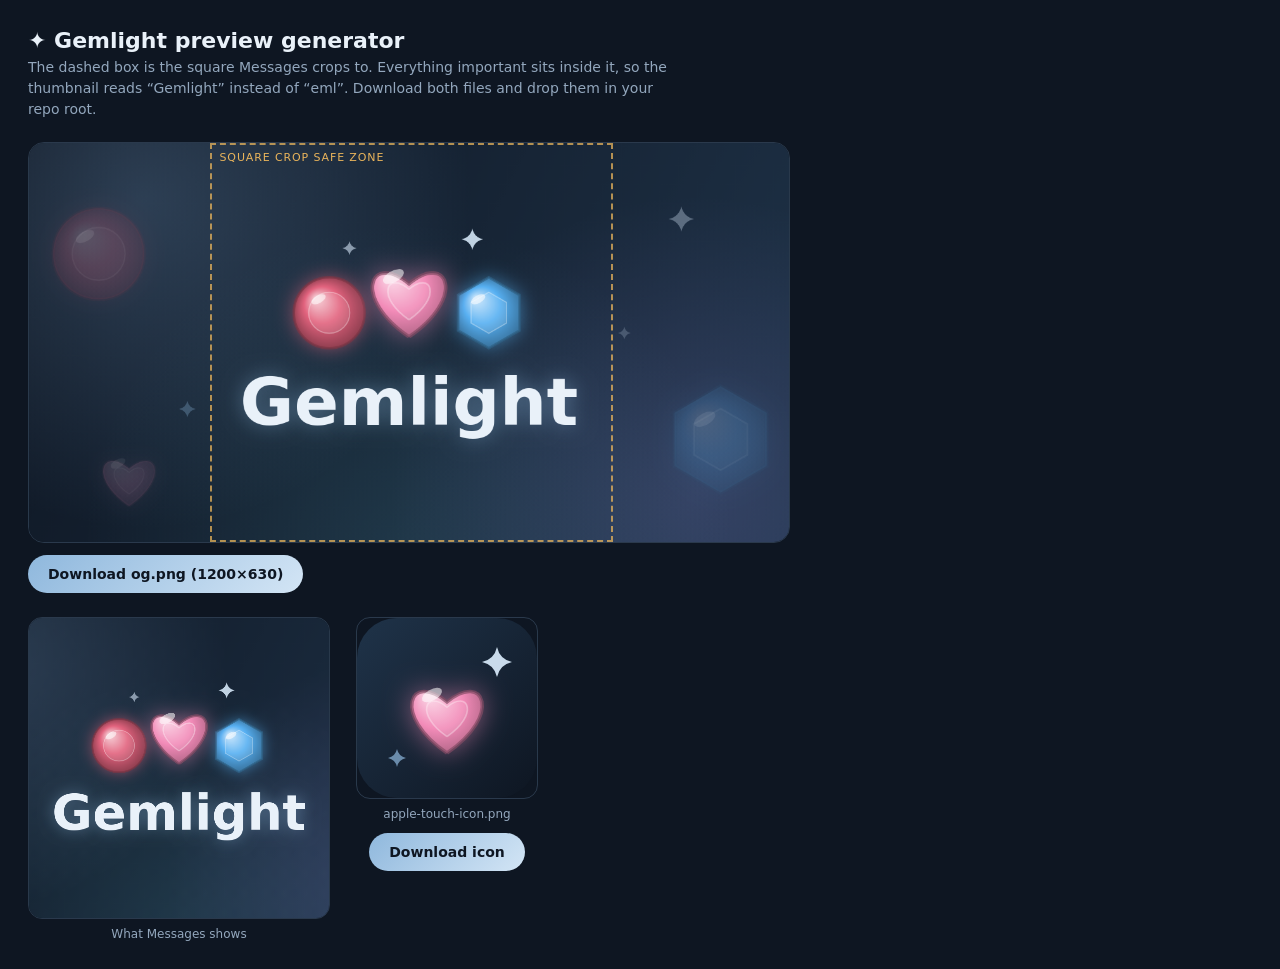
==== tools/make-preview.html @ 911b3f5a "Setup correct preview image" ====
<!doctype html>
<html lang="en">
<head>
<meta charset="utf-8">
<title>Gemlight — preview image generator</title>
<style>
  body{margin:0;padding:28px;background:#0e1622;color:#e9f1f9;
    font-family:ui-rounded,"SF Pro Rounded",system-ui,-apple-system,"Segoe UI",sans-serif}
  h1{font-size:22px;margin:0 0 4px}
  p{color:#93a7bd;font-size:14px;margin:0 0 22px;max-width:640px;line-height:1.5}
  .wrap{position:relative;max-width:760px;border-radius:16px;overflow:hidden;border:1px solid rgba(143,184,221,.22)}
  .wrap canvas{display:block;width:100%;height:auto}
  .safe{position:absolute;top:0;bottom:0;left:23.75%;width:52.5%;border:2px dashed rgba(233,180,91,.75);pointer-events:none}
  .safe span{position:absolute;top:6px;left:8px;font-size:11px;color:#e9b45b;letter-spacing:.08em}
  .row{display:flex;gap:26px;align-items:flex-start;flex-wrap:wrap;margin-top:24px}
  .box{text-align:center}
  .box canvas{display:block;border-radius:14px;border:1px solid rgba(143,184,221,.22)}
  .box small{display:block;color:#93a7bd;margin-top:8px;font-size:12px}
  button{margin-top:12px;padding:11px 20px;border-radius:999px;border:0;cursor:pointer;
    font:inherit;font-weight:700;font-size:14px;color:#0e1622;background:linear-gradient(135deg,#8fb8dd,#d3e5f5)}
  button:active{transform:scale(.96)}
</style>
</head>
<body>
<h1>✦ Gemlight preview generator</h1>
<p>The dashed box is the square Messages crops to. Everything important sits inside it, so the thumbnail reads “Gemlight” instead of “eml”. Download both files and drop them in your repo root.</p>

<div class="wrap"><canvas id="og"></canvas><div class="safe"><span>SQUARE CROP SAFE ZONE</span></div></div>
<button id="dlOg">Download og.png (1200×630)</button>

<div class="row">
  <div class="box"><canvas id="sq" width="300" height="300"></canvas><small>What Messages shows</small></div>
  <div class="box"><canvas id="ic" width="180" height="180"></canvas><small>apple-touch-icon.png</small>
    <button id="dlIc">Download icon</button></div>
</div>

<script>
const W=1200,H=630;
const og=document.getElementById('og'); og.width=W; og.height=H;
const c=og.getContext('2d');
const hx=h=>[parseInt(h.slice(1,3),16),parseInt(h.slice(3,5),16),parseInt(h.slice(5,7),16)];
const mix=(a,b,t)=>{const x=hx(a),y=hx(b);return `rgb(${x.map((v,i)=>Math.round(v+(y[i]-v)*t)).join(',')})`;};
const rgba=(h,a)=>{const k=hx(h);return `rgba(${k[0]},${k[1]},${k[2]},${a})`;};
const FONT='ui-rounded,"SF Pro Rounded",system-ui,-apple-system,"Segoe UI",sans-serif';

function rr(g,x,y,w,h,r){r=Math.min(r,w/2,h/2);g.beginPath();g.moveTo(x+r,y);
  g.arcTo(x+w,y,x+w,y+h,r);g.arcTo(x+w,y+h,x,y+h,r);g.arcTo(x,y+h,x,y,r);g.arcTo(x,y,x+w,y,r);g.closePath();}
function shape(g,kind,cx,cy,R){
  g.beginPath();
  if(kind==='circle'){g.arc(cx,cy,R,0,7);}
  else if(kind==='heart'){
    g.moveTo(cx,cy+R*.78);
    g.bezierCurveTo(cx-R*1.12,cy+R*.02,cx-R*.74,cy-R*.86,cx,cy-R*.24);
    g.bezierCurveTo(cx+R*.74,cy-R*.86,cx+R*1.12,cy+R*.02,cx,cy+R*.78);
  } else {
    for(let i=0;i<6;i++){const a=-Math.PI/2+i*Math.PI/3;
      i?g.lineTo(cx+R*Math.cos(a),cy+R*Math.sin(a)):g.moveTo(cx+R*Math.cos(a),cy+R*Math.sin(a));}
    g.closePath();
  }
}
function jewel(g,kind,cx,cy,R,col,alpha){
  g.save(); g.globalAlpha=alpha;
  const gr=g.createRadialGradient(cx-R*.35,cy-R*.4,R*.08,cx,cy,R*1.05);
  gr.addColorStop(0,mix(col,'#ffffff',.6)); gr.addColorStop(.45,col); gr.addColorStop(1,mix(col,'#000000',.38));
  g.shadowColor=rgba(col,.6); g.shadowBlur=R*.55;
  shape(g,kind,cx,cy,R); g.fillStyle=gr; g.fill(); g.shadowBlur=0;
  shape(g,kind,cx,cy,R); g.strokeStyle=mix(col,'#000000',.45);
  g.globalAlpha=alpha*.7; g.lineWidth=Math.max(1,R*.07); g.stroke(); g.globalAlpha=alpha;
  g.save(); g.translate(cx,cy); g.scale(.58,.58); g.translate(-cx,-cy);
  shape(g,kind,cx,cy,R); g.fillStyle='rgba(255,255,255,.10)'; g.fill();
  g.strokeStyle='rgba(255,255,255,.32)'; g.lineWidth=Math.max(1,R*.055); g.stroke(); g.restore();
  g.save(); g.translate(cx-R*.3,cy-R*.38); g.rotate(-.5);
  g.beginPath(); g.ellipse(0,0,R*.22,R*.11,0,0,7); g.fillStyle='rgba(255,255,255,.55)'; g.fill(); g.restore();
  g.restore();
}
function sparkle(g,x,y,s,col,alpha){
  g.save(); g.globalAlpha=alpha; g.fillStyle=col; g.beginPath();
  g.moveTo(x,y-s); g.quadraticCurveTo(x+s*.18,y-s*.18,x+s,y);
  g.quadraticCurveTo(x+s*.18,y+s*.18,x,y+s);
  g.quadraticCurveTo(x-s*.18,y+s*.18,x-s,y);
  g.quadraticCurveTo(x-s*.18,y-s*.18,x,y-s);
  g.closePath(); g.fill(); g.restore();
}
function glow(g,cx,cy,r,col,a){
  const gr=g.createRadialGradient(cx,cy,0,cx,cy,r);
  gr.addColorStop(0,rgba(col,a)); gr.addColorStop(1,rgba(col,0));
  g.fillStyle=gr; g.fillRect(0,0,W,H);
}

function render(){
  const bg=c.createLinearGradient(0,0,W,H);
  bg.addColorStop(0,'#0e1622'); bg.addColorStop(.52,'#172536'); bg.addColorStop(1,'#1f3349');
  c.fillStyle=bg; c.fillRect(0,0,W,H);
  c.globalCompositeOperation='lighter';
  glow(c,180,90,520,'#8fb8dd',.20);
  glow(c,1050,560,480,'#b58cf0',.13);
  glow(c,600,640,520,'#5fd2c8',.08);
  c.globalCompositeOperation='source-over';

  jewel(c,'circle',110,175,72,'#e2637e',.16);
  jewel(c,'hexagon',1092,468,84,'#57b0f2',.15);
  jewel(c,'heart',158,528,58,'#f28bb8',.12);
  sparkle(c,1030,120,20,'#d3e5f5',.35);
  sparkle(c,250,420,13,'#8fb8dd',.30);
  sparkle(c,940,300,10,'#d3e5f5',.22);

  jewel(c,'circle',474,268,56,'#e2637e',1);
  jewel(c,'hexagon',726,268,56,'#57b0f2',1);
  jewel(c,'heart',600,242,82,'#f28bb8',1);
  sparkle(c,700,152,17,'#d3e5f5',.9);
  sparkle(c,506,166,11,'#d3e5f5',.6);

  c.textAlign='center'; c.textBaseline='middle';
  c.fillStyle='#e9f1f9';
  c.font='800 104px '+FONT;
  c.shadowColor='rgba(143,184,221,.45)'; c.shadowBlur=32;
  c.fillText('Gemlight',600,418);
  c.shadowBlur=0;
  c.font='500 34px '+FONT; c.fillStyle='#93a7bd';

  document.getElementById('sq').getContext('2d').drawImage(og,(W-H)/2,0,H,H,0,0,300,300);
}

function renderIcon(){
  const ic=document.getElementById('ic'), g=ic.getContext('2d');
  const bg=g.createLinearGradient(0,0,180,180);
  bg.addColorStop(0,'#1f3349'); bg.addColorStop(1,'#0e1622');
  rr(g,0,0,180,180,40); g.fillStyle=bg; g.fill();
  jewel(g,'heart',90,96,50,'#f28bb8',1);
  sparkle(g,140,44,15,'#d3e5f5',.95);
  sparkle(g,40,140,9,'#8fb8dd',.7);
}
function dl(canvas,name){
  canvas.toBlob(b=>{
    const u=URL.createObjectURL(b), a=document.createElement('a');
    a.href=u; a.download=name; a.click();
    setTimeout(()=>URL.revokeObjectURL(u),2000);
  },'image/png');
}
render(); renderIcon();
document.getElementById('dlOg').onclick=()=>dl(og,'og.png');
document.getElementById('dlIc').onclick=()=>dl(document.getElementById('ic'),'apple-touch-icon.png');
</script>
</body>
</html>
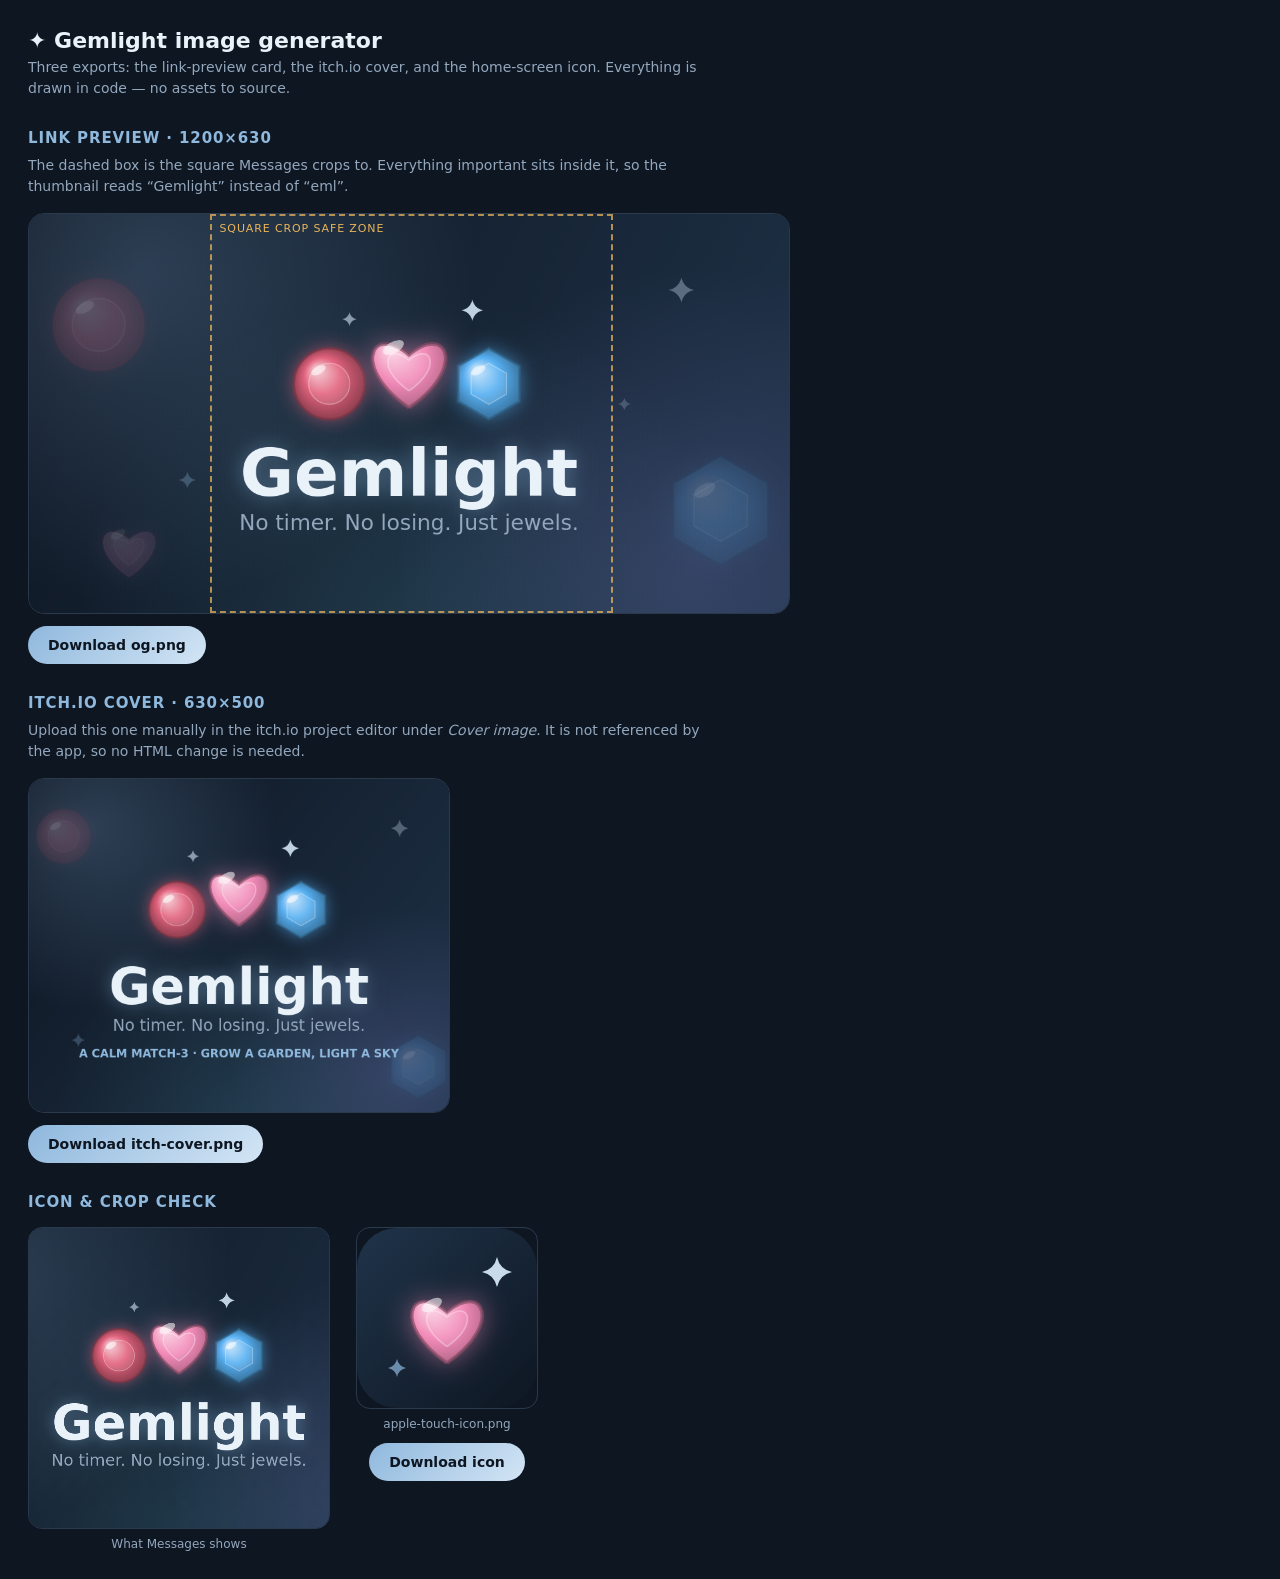
==== commit 69973cb6: "Optimizations for storage and battery, plus how to play" ====
--- a/tools/make-preview.html
+++ b/tools/make-preview.html
@@ -7,12 +7,14 @@
   body{margin:0;padding:28px;background:#0e1622;color:#e9f1f9;
     font-family:ui-rounded,"SF Pro Rounded",system-ui,-apple-system,"Segoe UI",sans-serif}
   h1{font-size:22px;margin:0 0 4px}
-  p{color:#93a7bd;font-size:14px;margin:0 0 22px;max-width:640px;line-height:1.5}
+  h2{font-size:15px;margin:30px 0 8px;color:#8fb8dd;letter-spacing:.06em;text-transform:uppercase}
+  p{color:#93a7bd;font-size:14px;margin:0 0 16px;max-width:680px;line-height:1.5}
   .wrap{position:relative;max-width:760px;border-radius:16px;overflow:hidden;border:1px solid rgba(143,184,221,.22)}
   .wrap canvas{display:block;width:100%;height:auto}
   .safe{position:absolute;top:0;bottom:0;left:23.75%;width:52.5%;border:2px dashed rgba(233,180,91,.75);pointer-events:none}
   .safe span{position:absolute;top:6px;left:8px;font-size:11px;color:#e9b45b;letter-spacing:.08em}
-  .row{display:flex;gap:26px;align-items:flex-start;flex-wrap:wrap;margin-top:24px}
+  .cover{max-width:420px}
+  .row{display:flex;gap:26px;align-items:flex-start;flex-wrap:wrap;margin-top:16px}
   .box{text-align:center}
   .box canvas{display:block;border-radius:14px;border:1px solid rgba(143,184,221,.22)}
   .box small{display:block;color:#93a7bd;margin-top:8px;font-size:12px}
@@ -22,12 +24,20 @@
 </style>
 </head>
 <body>
-<h1>✦ Gemlight preview generator</h1>
-<p>The dashed box is the square Messages crops to. Everything important sits inside it, so the thumbnail reads “Gemlight” instead of “eml”. Download both files and drop them in your repo root.</p>
+<h1>✦ Gemlight image generator</h1>
+<p>Three exports: the link-preview card, the itch.io cover, and the home-screen icon. Everything is drawn in code — no assets to source.</p>
 
+<h2>Link preview · 1200×630</h2>
+<p>The dashed box is the square Messages crops to. Everything important sits inside it, so the thumbnail reads “Gemlight” instead of “eml”.</p>
 <div class="wrap"><canvas id="og"></canvas><div class="safe"><span>SQUARE CROP SAFE ZONE</span></div></div>
-<button id="dlOg">Download og.png (1200×630)</button>
+<button id="dlOg">Download og.png</button>
 
+<h2>itch.io cover · 630×500</h2>
+<p>Upload this one manually in the itch.io project editor under <em>Cover image</em>. It is not referenced by the app, so no HTML change is needed.</p>
+<div class="wrap cover"><canvas id="cover"></canvas></div>
+<button id="dlCover">Download itch-cover.png</button>
+
+<h2>Icon &amp; crop check</h2>
 <div class="row">
   <div class="box"><canvas id="sq" width="300" height="300"></canvas><small>What Messages shows</small></div>
   <div class="box"><canvas id="ic" width="180" height="180"></canvas><small>apple-touch-icon.png</small>
@@ -35,13 +45,10 @@
 </div>
 
 <script>
-const W=1200,H=630;
-const og=document.getElementById('og'); og.width=W; og.height=H;
-const c=og.getContext('2d');
+const FONT='ui-rounded,"SF Pro Rounded",system-ui,-apple-system,"Segoe UI",sans-serif';
 const hx=h=>[parseInt(h.slice(1,3),16),parseInt(h.slice(3,5),16),parseInt(h.slice(5,7),16)];
 const mix=(a,b,t)=>{const x=hx(a),y=hx(b);return `rgb(${x.map((v,i)=>Math.round(v+(y[i]-v)*t)).join(',')})`;};
 const rgba=(h,a)=>{const k=hx(h);return `rgba(${k[0]},${k[1]},${k[2]},${a})`;};
-const FONT='ui-rounded,"SF Pro Rounded",system-ui,-apple-system,"Segoe UI",sans-serif';
 
 function rr(g,x,y,w,h,r){r=Math.min(r,w/2,h/2);g.beginPath();g.moveTo(x+r,y);
   g.arcTo(x+w,y,x+w,y+h,r);g.arcTo(x+w,y+h,x,y+h,r);g.arcTo(x,y+h,x,y,r);g.arcTo(x,y,x+w,y,r);g.closePath();}
@@ -81,65 +88,91 @@
   g.quadraticCurveTo(x-s*.18,y-s*.18,x,y-s);
   g.closePath(); g.fill(); g.restore();
 }
-function glow(g,cx,cy,r,col,a){
-  const gr=g.createRadialGradient(cx,cy,0,cx,cy,r);
-  gr.addColorStop(0,rgba(col,a)); gr.addColorStop(1,rgba(col,0));
-  g.fillStyle=gr; g.fillRect(0,0,W,H);
+function backdrop(g,W,H){
+  const bg=g.createLinearGradient(0,0,W,H);
+  bg.addColorStop(0,'#0e1622'); bg.addColorStop(.52,'#172536'); bg.addColorStop(1,'#1f3349');
+  g.fillStyle=bg; g.fillRect(0,0,W,H);
+  g.globalCompositeOperation='lighter';
+  const glow=(cx,cy,r,col,a)=>{ const gr=g.createRadialGradient(cx,cy,0,cx,cy,r);
+    gr.addColorStop(0,rgba(col,a)); gr.addColorStop(1,rgba(col,0)); g.fillStyle=gr; g.fillRect(0,0,W,H); };
+  glow(W*.15,H*.14,W*.44,'#8fb8dd',.20);
+  glow(W*.88,H*.89,W*.40,'#b58cf0',.13);
+  glow(W*.5,H*1.02,W*.44,'#5fd2c8',.08);
+  g.globalCompositeOperation='source-over';
 }
 
-function render(){
-  const bg=c.createLinearGradient(0,0,W,H);
-  bg.addColorStop(0,'#0e1622'); bg.addColorStop(.52,'#172536'); bg.addColorStop(1,'#1f3349');
-  c.fillStyle=bg; c.fillRect(0,0,W,H);
-  c.globalCompositeOperation='lighter';
-  glow(c,180,90,520,'#8fb8dd',.20);
-  glow(c,1050,560,480,'#b58cf0',.13);
-  glow(c,600,640,520,'#5fd2c8',.08);
-  c.globalCompositeOperation='source-over';
-
+/* ---- 1200×630 link preview ---- */
+const W=1200,H=630;
+const og=document.getElementById('og'); og.width=W; og.height=H;
+(function(){
+  const c=og.getContext('2d');
+  backdrop(c,W,H);
   jewel(c,'circle',110,175,72,'#e2637e',.16);
   jewel(c,'hexagon',1092,468,84,'#57b0f2',.15);
   jewel(c,'heart',158,528,58,'#f28bb8',.12);
   sparkle(c,1030,120,20,'#d3e5f5',.35);
   sparkle(c,250,420,13,'#8fb8dd',.30);
   sparkle(c,940,300,10,'#d3e5f5',.22);
-
   jewel(c,'circle',474,268,56,'#e2637e',1);
   jewel(c,'hexagon',726,268,56,'#57b0f2',1);
   jewel(c,'heart',600,242,82,'#f28bb8',1);
   sparkle(c,700,152,17,'#d3e5f5',.9);
   sparkle(c,506,166,11,'#d3e5f5',.6);
+  c.textAlign='center'; c.textBaseline='middle';
+  c.fillStyle='#e9f1f9'; c.font='800 104px '+FONT;
+  c.shadowColor='rgba(143,184,221,.45)'; c.shadowBlur=32;
+  c.fillText('Gemlight',600,418); c.shadowBlur=0;
+  c.font='500 34px '+FONT; c.fillStyle='#93a7bd';
+  c.fillText('No timer. No losing. Just jewels.',600,490);
+  document.getElementById('sq').getContext('2d').drawImage(og,(W-H)/2,0,H,H,0,0,300,300);
+})();
 
+/* ---- 630×500 itch.io cover ---- */
+const cover=document.getElementById('cover'); cover.width=630; cover.height=500;
+(function(){
+  const c=cover.getContext('2d');
+  backdrop(c,630,500);
+  jewel(c,'circle',52,86,40,'#e2637e',.14);
+  jewel(c,'hexagon',584,432,46,'#57b0f2',.14);
+  sparkle(c,556,74,13,'#d3e5f5',.32);
+  sparkle(c,74,392,10,'#8fb8dd',.28);
+  jewel(c,'circle',222,196,42,'#e2637e',1);
+  jewel(c,'hexagon',408,196,42,'#57b0f2',1);
+  jewel(c,'heart',315,172,62,'#f28bb8',1);
+  sparkle(c,392,104,13,'#d3e5f5',.9);
+  sparkle(c,246,116,9,'#d3e5f5',.6);
   c.textAlign='center'; c.textBaseline='middle';
-  c.fillStyle='#e9f1f9';
-  c.font='800 104px '+FONT;
-  c.shadowColor='rgba(143,184,221,.45)'; c.shadowBlur=32;
-  c.fillText('Gemlight',600,418);
-  c.shadowBlur=0;
-  c.font='500 34px '+FONT; c.fillStyle='#93a7bd';
+  c.fillStyle='#e9f1f9'; c.font='800 76px '+FONT;
+  c.shadowColor='rgba(143,184,221,.45)'; c.shadowBlur=26;
+  c.fillText('Gemlight',315,318); c.shadowBlur=0;
+  c.font='500 24px '+FONT; c.fillStyle='#93a7bd';
+  c.fillText('No timer. No losing. Just jewels.',315,372);
+  c.font='600 17px '+FONT; c.fillStyle='#8fb8dd';
+  c.fillText('A CALM MATCH-3 · GROW A GARDEN, LIGHT A SKY',315,414);
+})();
 
-  document.getElementById('sq').getContext('2d').drawImage(og,(W-H)/2,0,H,H,0,0,300,300);
-}
-
-function renderIcon(){
-  const ic=document.getElementById('ic'), g=ic.getContext('2d');
+/* ---- 180×180 touch icon ---- */
+const ic=document.getElementById('ic');
+(function(){
+  const g=ic.getContext('2d');
   const bg=g.createLinearGradient(0,0,180,180);
   bg.addColorStop(0,'#1f3349'); bg.addColorStop(1,'#0e1622');
   rr(g,0,0,180,180,40); g.fillStyle=bg; g.fill();
   jewel(g,'heart',90,96,50,'#f28bb8',1);
   sparkle(g,140,44,15,'#d3e5f5',.95);
   sparkle(g,40,140,9,'#8fb8dd',.7);
-}
+})();
+
 function dl(canvas,name){
   canvas.toBlob(b=>{
     const u=URL.createObjectURL(b), a=document.createElement('a');
-    a.href=u; a.download=name; a.click();
-    setTimeout(()=>URL.revokeObjectURL(u),2000);
+    a.href=u; a.download=name; document.body.append(a); a.click(); a.remove();
+    setTimeout(()=>URL.revokeObjectURL(u),3000);
   },'image/png');
 }
-render(); renderIcon();
 document.getElementById('dlOg').onclick=()=>dl(og,'og.png');
-document.getElementById('dlIc').onclick=()=>dl(document.getElementById('ic'),'apple-touch-icon.png');
+document.getElementById('dlCover').onclick=()=>dl(cover,'itch-cover.png');
+document.getElementById('dlIc').onclick=()=>dl(ic,'apple-touch-icon.png');
 </script>
 </body>
 </html>
